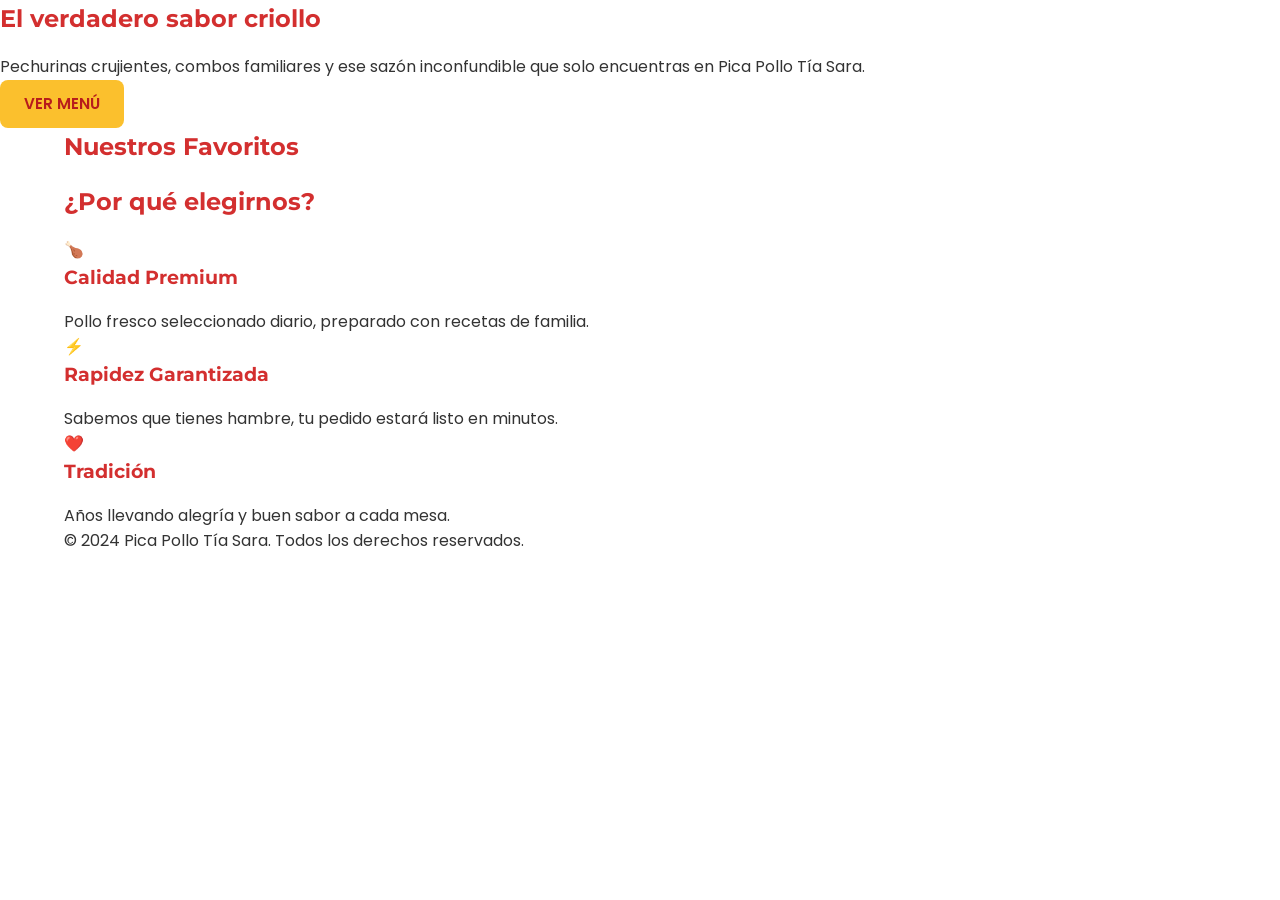
==== src/pages/home/index.html @ ff8cd121 "Create index.html feat: crear estructura HTML de la página de Inicio" ====
<!DOCTYPE html>
<html lang="es">
<head>
    <meta charset="UTF-8">
    <meta name="viewport" content="width=device-width, initial-scale=1.0">
    <title>Pica Pollo Tía Sara - El Sabor Criollo</title>
    <!-- Llamamos a los estilos -->
    <link rel="stylesheet" href="../../styles/global.css">
    <link rel="stylesheet" href="home.css">
</head>
<body>
    
    <!-- Aquí aparecerá el menú de navegación automáticamente -->
    <div id="navbar-placeholder"></div>
    
    <main>
        <!-- SECCIÓN PRINCIPAL (Bienvenida) -->
        <section class="hero">
            <div class="hero-content">
                <h1>El verdadero sabor criollo</h1>
                <p>Pechurinas crujientes, combos familiares y ese sazón inconfundible que solo encuentras en Pica Pollo Tía Sara.</p>
                <a href="../menu/index.html" class="btn">Ver Menú</a>
            </div>
        </section>

        <!-- PLATOS DESTACADOS -->
        <section class="container section-featured">
            <h2>Nuestros Favoritos</h2>
            <div class="products-grid" id="productsGrid">
                <!-- Aquí el JavaScript dibujará las tarjetas de comida -->
            </div>
        </section>

        <!-- ¿POR QUÉ ELEGIRNOS? -->
        <section class="section-why-us">
            <div class="container">
                <h2>¿Por qué elegirnos?</h2>
                <div class="features-grid">
                    <div class="feature-item">
                        <span class="feature-icon">🍗</span>
                        <h3>Calidad Premium</h3>
                        <p>Pollo fresco seleccionado diario, preparado con recetas de familia.</p>
                    </div>
                    <div class="feature-item">
                        <span class="feature-icon">⚡</span>
                        <h3>Rapidez Garantizada</h3>
                        <p>Sabemos que tienes hambre, tu pedido estará listo en minutos.</p>
                    </div>
                    <div class="feature-item">
                        <span class="feature-icon">❤️</span>
                        <h3>Tradición</h3>
                        <p>Años llevando alegría y buen sabor a cada mesa.</p>
                    </div>
                </div>
            </div>
        </section>
    </main>

    <!-- PIE DE PÁGINA -->
    <footer class="main-footer">
        <div class="container">
            <p>&copy; 2024 Pica Pollo Tía Sara. Todos los derechos reservados.</p>
        </div>
    </footer>

    <!-- Aquí aparecerá el carrito de compras lateral -->
    <div id="cart-placeholder"></div>

    <!-- LÓGICA DE LA PÁGINA -->
    <script type="module">
        // Importamos las piezas que construimos antes
        import { loadNavbar } from '../../components/common/Navbar.js';
        import { loadCartSidebar } from '../../components/features/CartSidebar.js';
        import { createProductCard } from '../../components/ui/ProductCard.js';
        import menuData from '../../data/menu.json' assert { type: "json" };

        // Encendemos el menú y el carrito
        loadNavbar();
        loadCartSidebar();

        // Tomamos los primeros 3 productos de nuestro JSON y los mostramos en el inicio
        const grid = document.getElementById('productsGrid');
        const featuredProducts = menuData.slice(0, 3); 
        
        grid.innerHTML = featuredProducts.map(product => createProductCard(product)).join('');
    </script>
</body>
</html>
---- src/styles/global.css ----
/* Importamos las variables (colores y fuentes) que creamos en el paso anterior */
@import url('https://fonts.googleapis.com/css2?family=Montserrat:wght@700;800&family=Poppins:wght@400;500;600&display=swap');
@import './variables.css';

/* Reseteo básico para todos los navegadores */
*, *::before, *::after {
  box-sizing: border-box;
  margin: 0;
  padding: 0;
}

html {
  scroll-behavior: smooth;
}

body {
  font-family: var(--font-main);
  color: var(--color-text);
  background-color: var(--color-background);
  line-height: 1.6;
}

/* Títulos */
h1, h2, h3, h4 {
  font-family: var(--font-heading);
  color: var(--color-primary);
  margin-bottom: var(--spacing-sm);
}

/* Enlaces y listas */
a { text-decoration: none; color: inherit; }
ul { list-style: none; }

/* Imágenes */
img { max-width: 100%; height: auto; display: block; }

/* =========================================
   CLASES UTILITARIAS (Las usaremos mucho)
   ========================================= */

/* Contenedor principal para centrar el contenido */
.container {
  width: 90%;
  max-width: 1200px;
  margin: 0 auto;
}

/* Botón principal (Amarillo) */
.btn {
  display: inline-block;
  padding: 12px 24px;
  background-color: var(--color-secondary);
  color: var(--color-primary-dark);
  font-weight: 600;
  border-radius: var(--radius-sm);
  border: none;
  cursor: pointer;
  transition: all 0.3s ease;
  text-transform: uppercase;
  font-family: var(--font-main);
  font-size: 0.95rem;
  text-align: center;
}

.btn:hover {
  background-color: var(--color-primary);
  color: white;
  transform: translateY(-2px);
  box-shadow: var(--shadow-card);
}

/* Botón secundario (Rojo) */
.btn-primary {
  background-color: var(--color-primary);
  color: white;
}

.btn-primary:hover {
  background-color: var(--color-primary-dark);
}
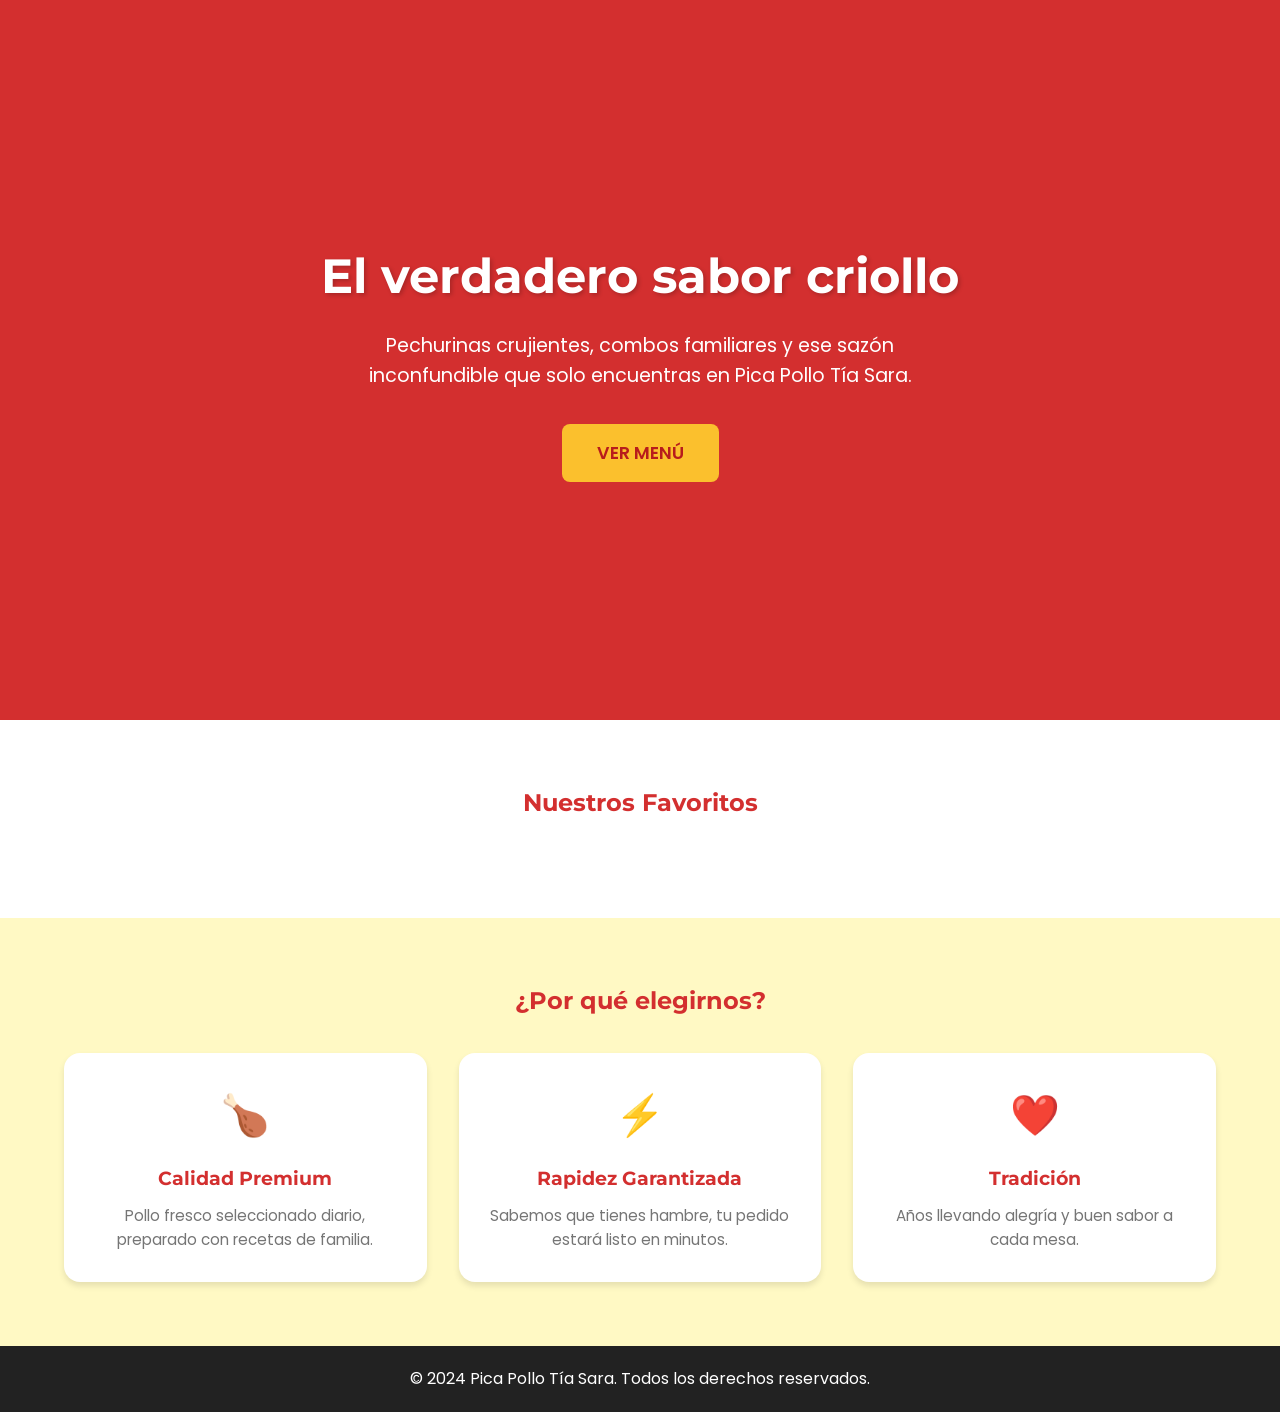
==== commit 1cda274f: "Update index.html" ====
--- a/src/pages/home/index.html
+++ b/src/pages/home/index.html
@@ -67,22 +67,26 @@
     <div id="cart-placeholder"></div>
 
     <!-- LÓGICA DE LA PÁGINA -->
+      <!-- LÓGICA DE LA PÁGINA -->
     <script type="module">
-        // Importamos las piezas que construimos antes
+        // Importamos SOLO los componentes visuales
         import { loadNavbar } from '../../components/common/Navbar.js';
         import { loadCartSidebar } from '../../components/features/CartSidebar.js';
         import { createProductCard } from '../../components/ui/ProductCard.js';
-        import menuData from '../../data/menu.json' assert { type: "json" };
 
-        // Encendemos el menú y el carrito
+        // Iniciamos el menú y el carrito
         loadNavbar();
         loadCartSidebar();
 
-        // Tomamos los primeros 3 productos de nuestro JSON y los mostramos en el inicio
-        const grid = document.getElementById('productsGrid');
-        const featuredProducts = menuData.slice(0, 3); 
-        
-        grid.innerHTML = featuredProducts.map(product => createProductCard(product)).join('');
+        // Pedimos los datos del menú usando fetch (compatible con GitHub Pages)
+        fetch('/src/data/menu.json')
+            .then(response => response.json())
+            .then(menuData => {
+                const grid = document.getElementById('productsGrid');
+                const featuredProducts = menuData.slice(0, 3); 
+                grid.innerHTML = featuredProducts.map(product => createProductCard(product)).join('');
+            })
+            .catch(error => console.error("Error cargando el menú:", error));
     </script>
 </body>
 </html>
--- a/src/pages/home/home.css
+++ b/src/pages/home/home.css
@@ -0,0 +1,152 @@
+/* =========================================
+   HERO (Sección Principal Roja)
+   ========================================= */
+.hero {
+  background-color: var(--color-primary);
+  color: white;
+  text-align: center;
+  padding: 100px 20px;
+  min-height: 80vh;
+  display: flex;
+  align-items: center;
+  justify-content: center;
+}
+
+.hero h1 {
+  color: white;
+  font-size: 3rem;
+  margin-bottom: var(--spacing-sm);
+  text-shadow: 2px 2px 4px rgba(0,0,0,0.2);
+}
+
+.hero p {
+  font-size: 1.2rem;
+  margin-bottom: var(--spacing-md);
+  max-width: 600px;
+  margin-left: auto;
+  margin-right: auto;
+}
+
+.hero .btn {
+  font-size: 1.1rem;
+  padding: 15px 35px;
+}
+
+/* =========================================
+   PLATOS DESTACADOS (Cuadrícula de Tarjetas)
+   ========================================= */
+.section-featured {
+  padding: var(--spacing-lg) 0;
+  text-align: center;
+}
+
+.products-grid {
+  display: grid;
+  grid-template-columns: repeat(auto-fit, minmax(280px, 1fr));
+  gap: var(--spacing-md);
+  margin-top: var(--spacing-md);
+}
+
+/* Estilos para las tarjetas (ProductCard) */
+.product-card {
+  background: white;
+  border-radius: var(--radius-md);
+  box-shadow: var(--shadow-card);
+  overflow: hidden;
+  transition: transform 0.3s ease;
+  text-align: left;
+}
+
+.product-card:hover {
+  transform: translateY(-5px);
+}
+
+.product-card-image {
+  width: 100%;
+  height: 200px;
+  overflow: hidden;
+}
+
+.product-card-image img {
+  width: 100%;
+  height: 100%;
+  object-fit: cover;
+}
+
+.product-card-info {
+  padding: 20px;
+}
+
+.product-card-info h3 {
+  font-size: 1.2rem;
+  margin-bottom: 8px;
+}
+
+.product-description {
+  color: var(--color-text-light);
+  font-size: 0.9rem;
+  margin-bottom: 15px;
+  min-height: 40px;
+}
+
+.product-card-footer {
+  display: flex;
+  justify-content: space-between;
+  align-items: center;
+}
+
+.product-price {
+  font-size: 1.4rem;
+  font-weight: 800;
+  color: var(--color-primary);
+}
+
+/* =========================================
+   POR QUÉ ELEGIRNOS
+   ========================================= */
+.section-why-us {
+  background-color: var(--color-secondary-light); /* Amarillo muy suave */
+  padding: var(--spacing-lg) 0;
+  text-align: center;
+}
+
+.features-grid {
+  display: grid;
+  grid-template-columns: repeat(auto-fit, minmax(250px, 1fr));
+  gap: var(--spacing-md);
+  margin-top: var(--spacing-md);
+}
+
+.feature-item {
+  background: white;
+  padding: 30px;
+  border-radius: var(--radius-md);
+  box-shadow: var(--shadow-card);
+}
+
+.feature-icon {
+  font-size: 2.5rem;
+  display: block;
+  margin-bottom: var(--spacing-sm);
+}
+
+.feature-item h3 {
+  font-size: 1.2rem;
+  margin-bottom: 10px;
+}
+
+.feature-item p {
+  color: var(--color-text-light);
+  font-size: 0.95rem;
+}
+
+/* =========================================
+   PIE DE PÁGINA (Footer Básico)
+   ========================================= */
+.main-footer {
+  background-color: #222;
+  color: white;
+  text-align: center;
+  padding: 20px 0;
+  margin-top: 0;
+}
